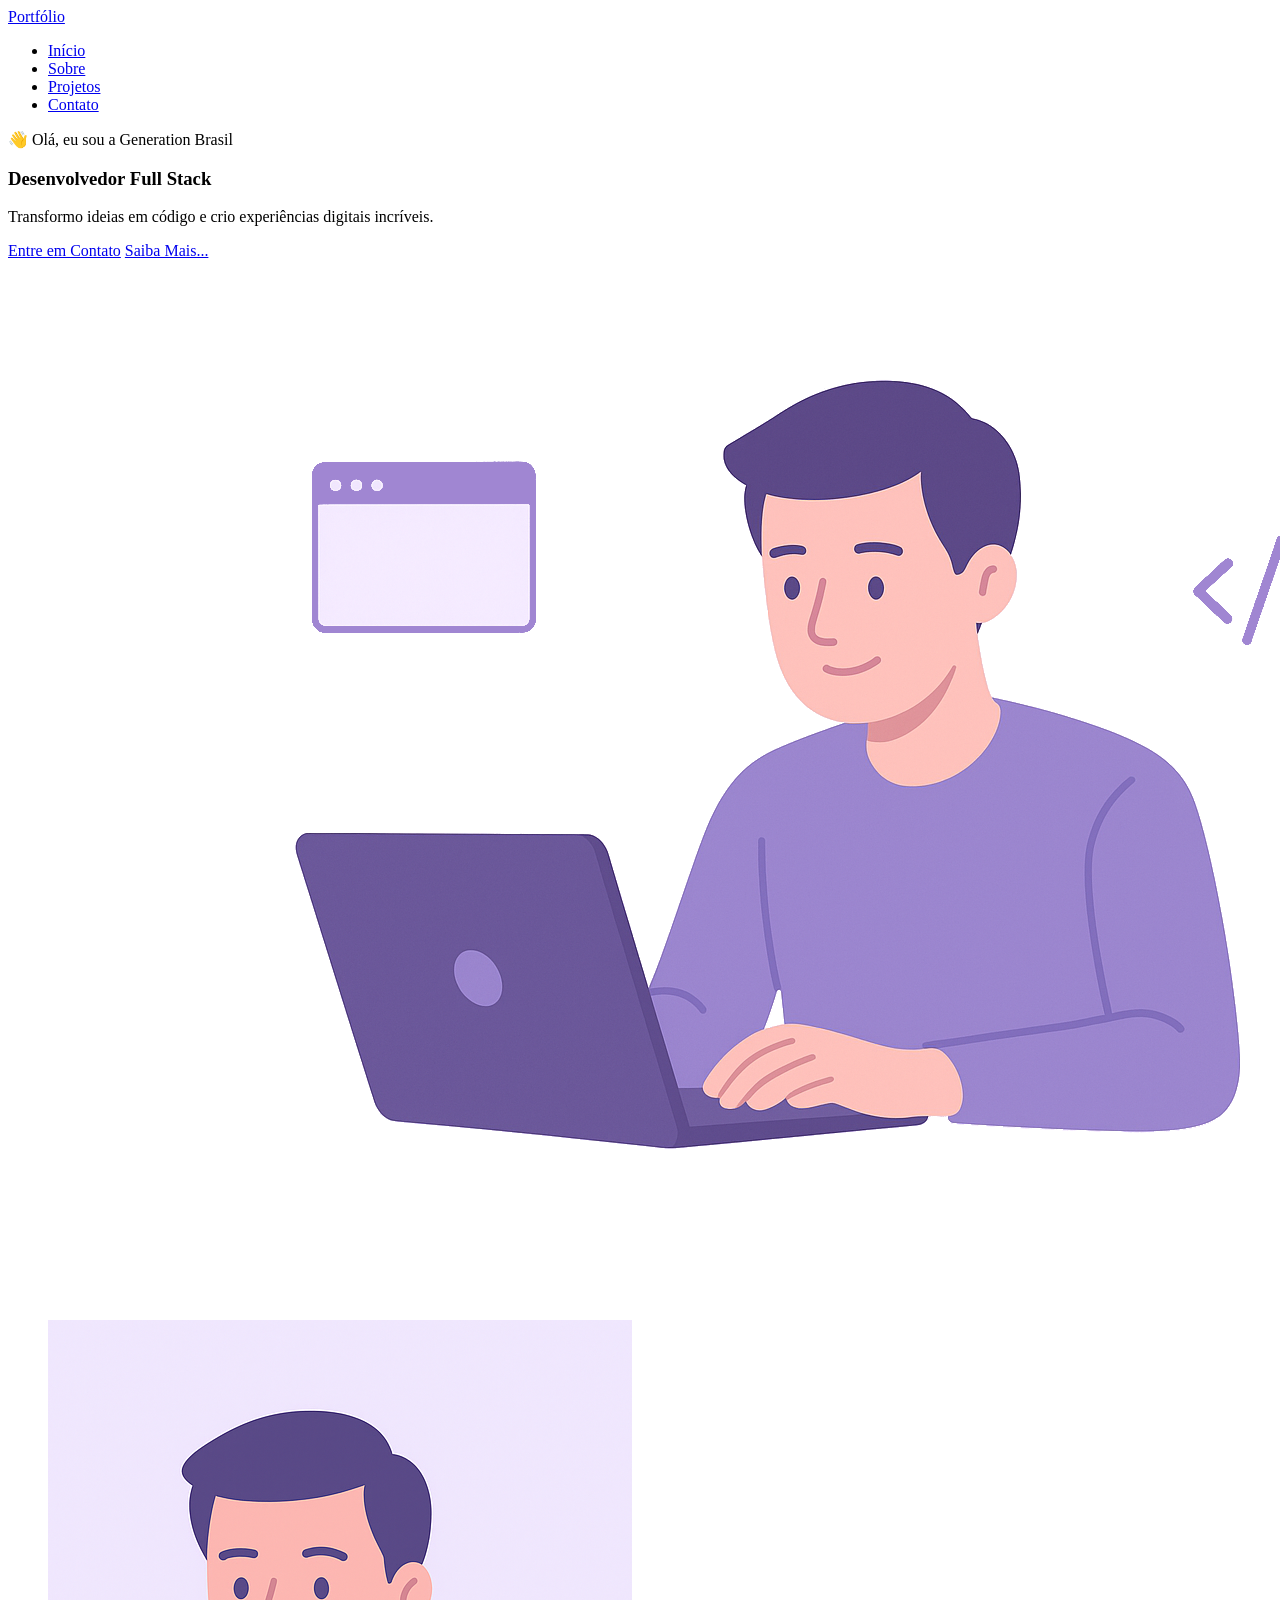
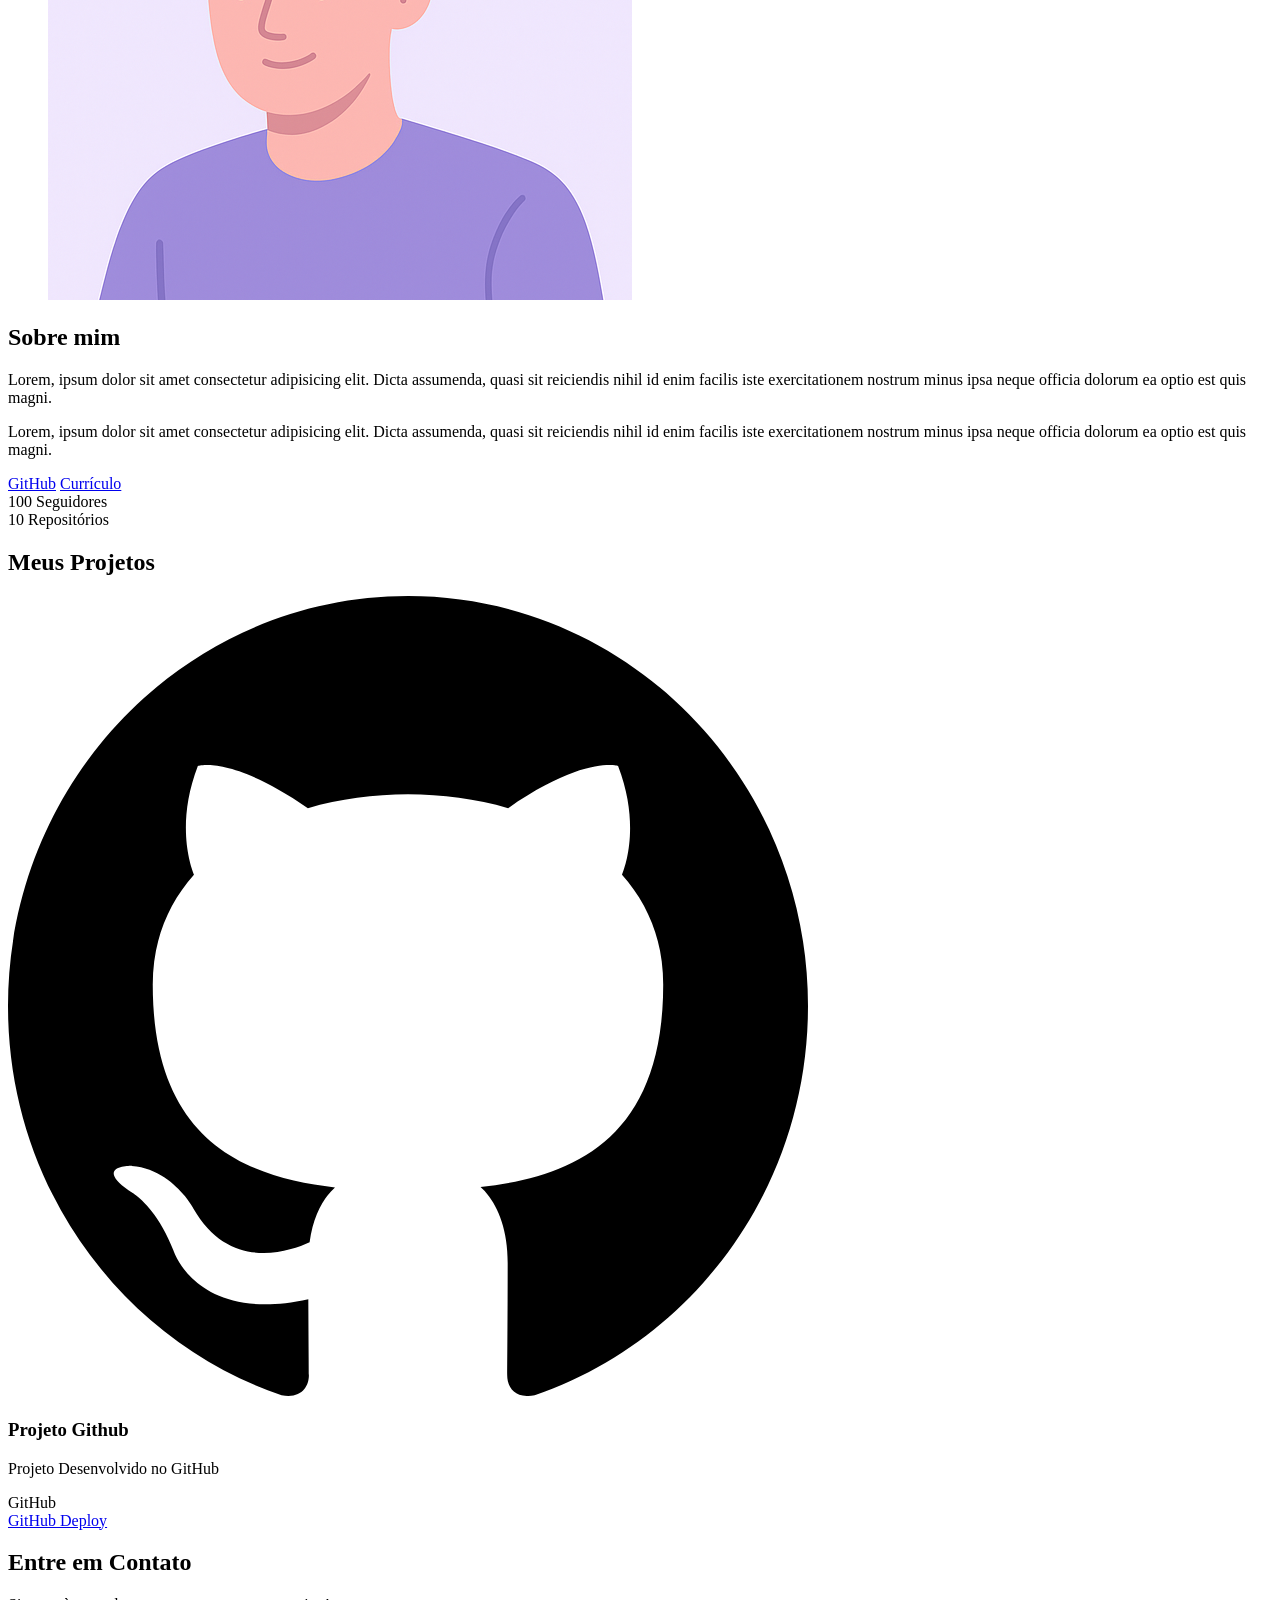
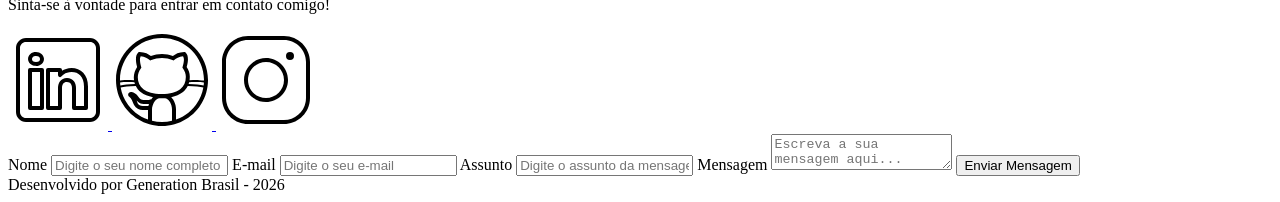
==== index.html @ 579369e3 "first commit" ====
<!DOCTYPE html>
<html lang="pt-br">

<head>

    <meta charset="UTF-8">
    <meta name="viewport" content="width=device-width, initial-scale=1.0">
    <meta name="author" content="Generation Brasil">
    <meta name="description" content="Portfólio da Generation Brasil, 
                desenvolvedor Full Stack especializado em criar experiências 
                digitais incríveis. Conheça meus projetos e entre em contato.">
    <meta name="robots" content="index, follow">

    <link rel="icon" type="image/svg+xml" href="./assets/img/favicon.svg">

    <title>Portfólio Generation Brasil</title>
</head>

<body>
    <!-- Cabeçalho da Página (header) -->
    <header>

        <div class="menu-content">

            <!-- TÍTULO -->
            <a href="index.html" id="titulo">Portfólio</a>

            <!-- MENU -->
            <nav>
                <ul class="menu-list">
                    <li><a href="#hero">Início</a></li>
                    <li><a href="#about">Sobre</a></li>
                    <li><a href="#projects">Projetos</a></li>
                    <li><a href="#contact">Contato</a></li>
                </ul>
            </nav>

        </div>

    </header>

    <!-- Seção Principal da Página (main) -->
    <main>

        <!-- Seção de Boas vindas -->
        <section id="hero" class="section-container hero-container">

            <!-- BOAS VINDAS -->
            <article class="hero-content">

                <span>👋 Olá, eu sou a Generation Brasil</span>
                <h1>Desenvolvedor Full Stack</h1>
                <p>Transformo ideias em código e crio experiências digitais incríveis.</p>

                <div class="buttons-container">
                    <a href="#contact" class="botao">Entre em Contato</a>
                    <a href="#about" class="botao-outline">Saiba Mais...</a>
                </div>

            </article>

            <!-- IMAGEM -->
            <figure class="hero-image">
                <img src="./assets/img/foto_dev_man.svg" alt="Foto do autor." class="float-animation">
            </figure>

        </section>

        <!-- Seção Sobre o autor -->
        <section id="about" class="section-container about-container">

            <figure class="about-image">
                <img src="./assets/img/avatar_dev_man.svg" alt="Foto do perfil">
            </figure>

            <article class="about-content">
                <h2>Sobre mim</h2>
                <p>Lorem, ipsum dolor sit amet consectetur adipisicing elit. Dicta assumenda, quasi sit reiciendis nihil
                    id enim facilis iste exercitationem nostrum minus ipsa neque officia dolorum ea optio est quis
                    magni.</p>
                <p>Lorem, ipsum dolor sit amet consectetur adipisicing elit. Dicta assumenda, quasi sit reiciendis nihil
                    id enim facilis iste exercitationem nostrum minus ipsa neque officia dolorum ea optio est quis
                    magni.</p>

                <div class="about-buttons-data">
                    <div class="buttons-container">
                        <a href="#" target="_blank" class="botao">GitHub</a>
                        <a href="#" target="_blank" class="botao-outline">Currículo</a>
                    </div>

                    <div class="data-container">
                        <div class="data-item">
                            <span class="data-number">100</span>
                            <span class="data-label">Seguidores</span>
                        </div>
                        <div class="data-item">
                            <span class="data-number">10</span>
                            <span class="data-label">Repositórios</span>
                        </div>
                    </div>
                </div>
            </article>

        </section>

        <!-- Seção Projetos do autor -->
        <section id="projects" class="section-container projects-container">
            <h2>Meus Projetos</h2>

            <!-- Swiper Container -->
            <div class="swiper projects-swiper">
                <div class="swiper-wrapper">
                    <div class="swiper-slide">

                        <article class="project-card">
                            <div class="project-image">
                                <img src="./assets/icons/languages/github.svg" alt="Ícone GitHub" />
                            </div>

                            <div class="project-content">
                                <h3>Projeto Github</h3>
                                <p>Projeto Desenvolvido no GitHub</p>
                                <div class="project-tags">
                                    <span class="tag">GitHub</span>
                                </div>
                                <div class="project-buttons">
                                    <a href="#" target="_blank" class="botao botao-sm">
                                        GitHub
                                    </a>
                                    <a href="#" target="_blank" class="botao-outline botao-sm">
                                        Deploy
                                    </a>
                                </div>
                            </div>

                        </article>
                    </div>
                </div>

                <!-- Botões de navegação -->
                <div class="swiper-button-next"></div>
                <div class="swiper-button-prev"></div>

                <!-- Paginação -->
                <div class="swiper-pagination"></div>
            </div>
        </section>

        <!-- Seção Formulário de Contato e Redes Sociais -->
        <section id="contact" class="section-container contact-container">

            <!-- REDES SOCIAIS -->
            <article class="contact-info">
                <h2>Entre em Contato</h2>
                <p>Sinta-se à vontade para entrar em contato comigo!</p>

                <div class="social-container">
                    <a href="#" target="_blank" class="social-icon" aria-label="LinkedIn">
                        <img src="./assets/icons/social/linkedin.svg" alt="Link para o Linkedin">
                    </a>
                    <a href="#" target="_blank" class="social-icon" aria-label="GitHub">
                        <img src="./assets/icons/social/github.svg" alt="Link para o GitHub">
                    </a>
                    <a href="#" target="_blank" class="social-icon" aria-label="Instagram">
                        <img src="./assets/icons/social/instagram.svg" alt="Link para o Instagram">
                    </a>
                </div>
            </article>

            <!-- FORMULÁRIO -->
            <form id="formulario">

                <label for="nome">Nome</label>
                <input id="nome" name="nome" type="text" placeholder="Digite o seu nome completo">
                <span id="erro-nome"></span>

                <label for="email">E-mail</label>
                <input id="email" name="email" type="text" placeholder="Digite o seu e-mail">
                <span id="erro-email"></span>

                <label for="assunto">Assunto</label>
                <input id="assunto" name="assunto" type="text" placeholder="Digite o assunto da mensagem">
                <span id="erro-assunto"></span>

                <label for="mensagem">Mensagem</label>
                <textarea id="mensagem" name="mensagem" placeholder="Escreva a sua mensagem aqui..."></textarea>
                <span id="erro-mensagem"></span>

                <button class="botao" type="submit">Enviar Mensagem</button>
            </form>

        </section>

    </main>

    <!-- Rodapé da Página (footer) -->
    <footer>
        Desenvolvido por Generation Brasil - 2026
    </footer>

</body>

</html>
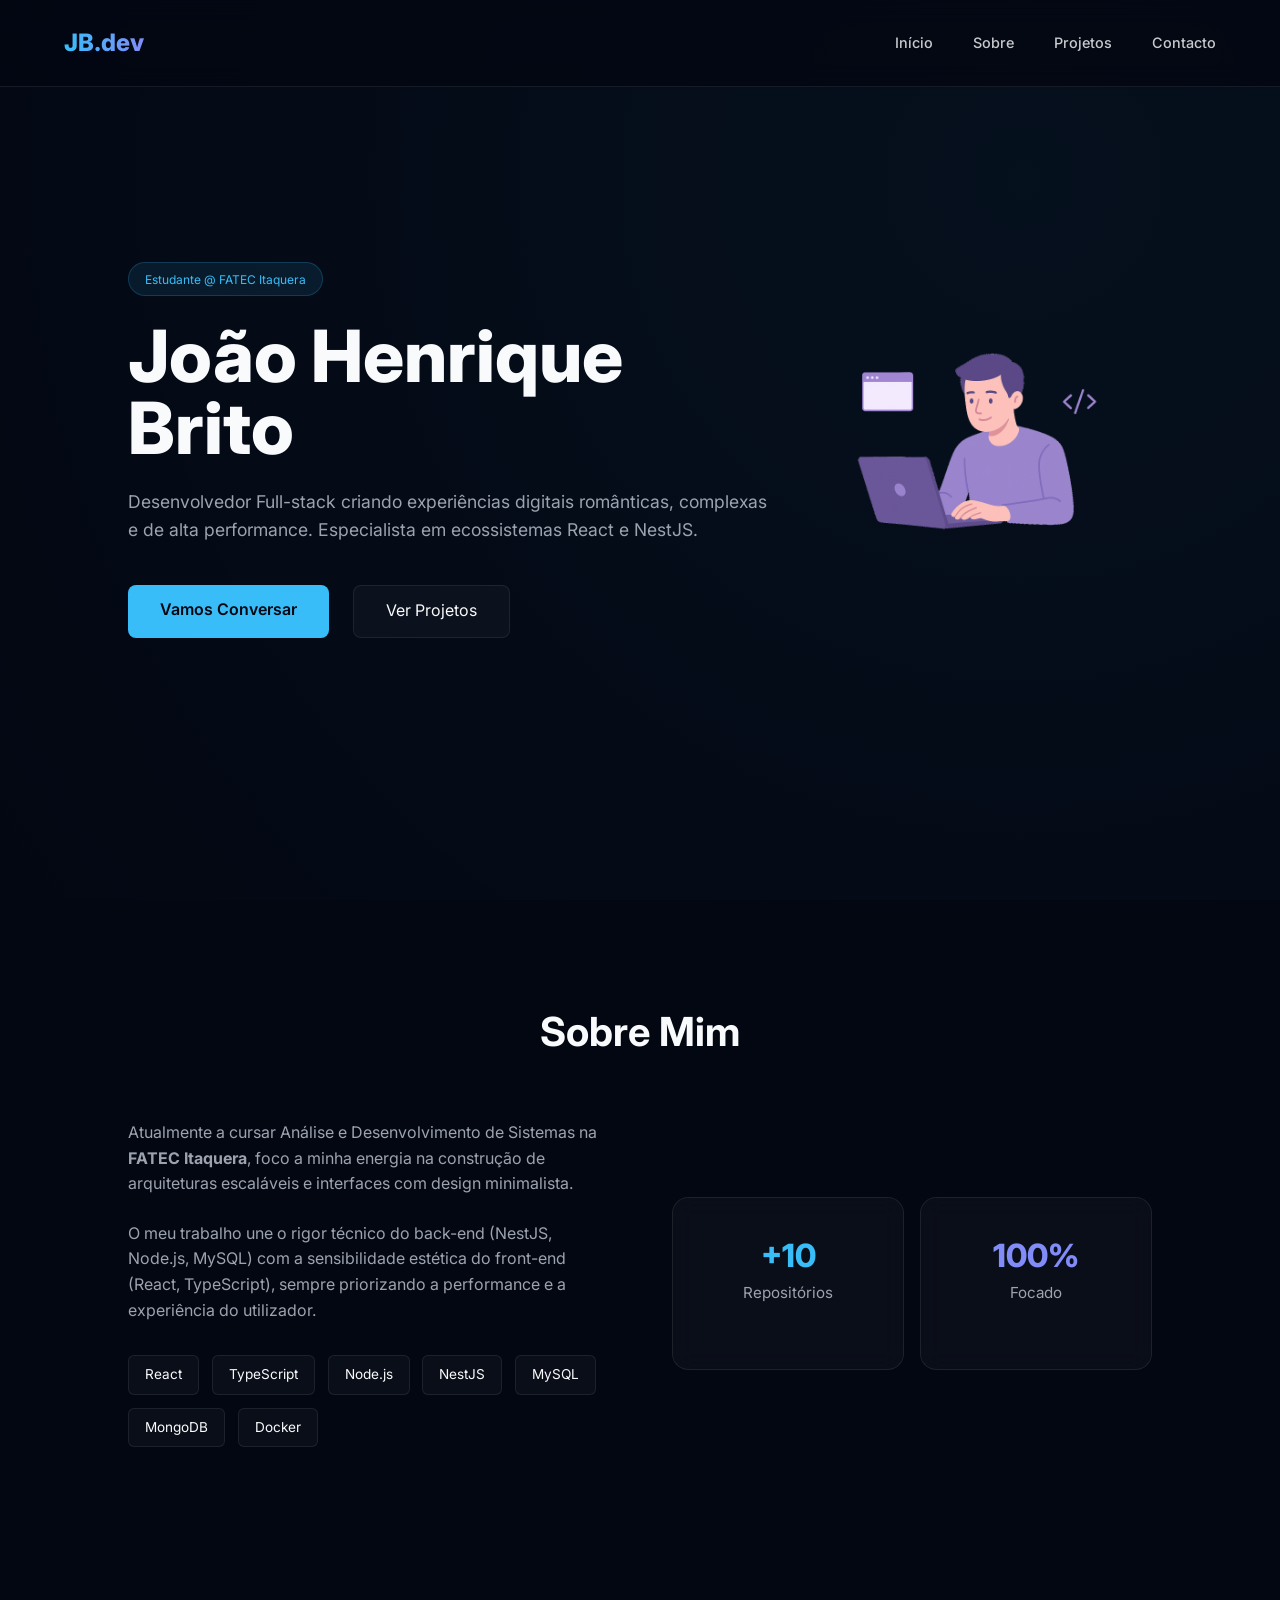
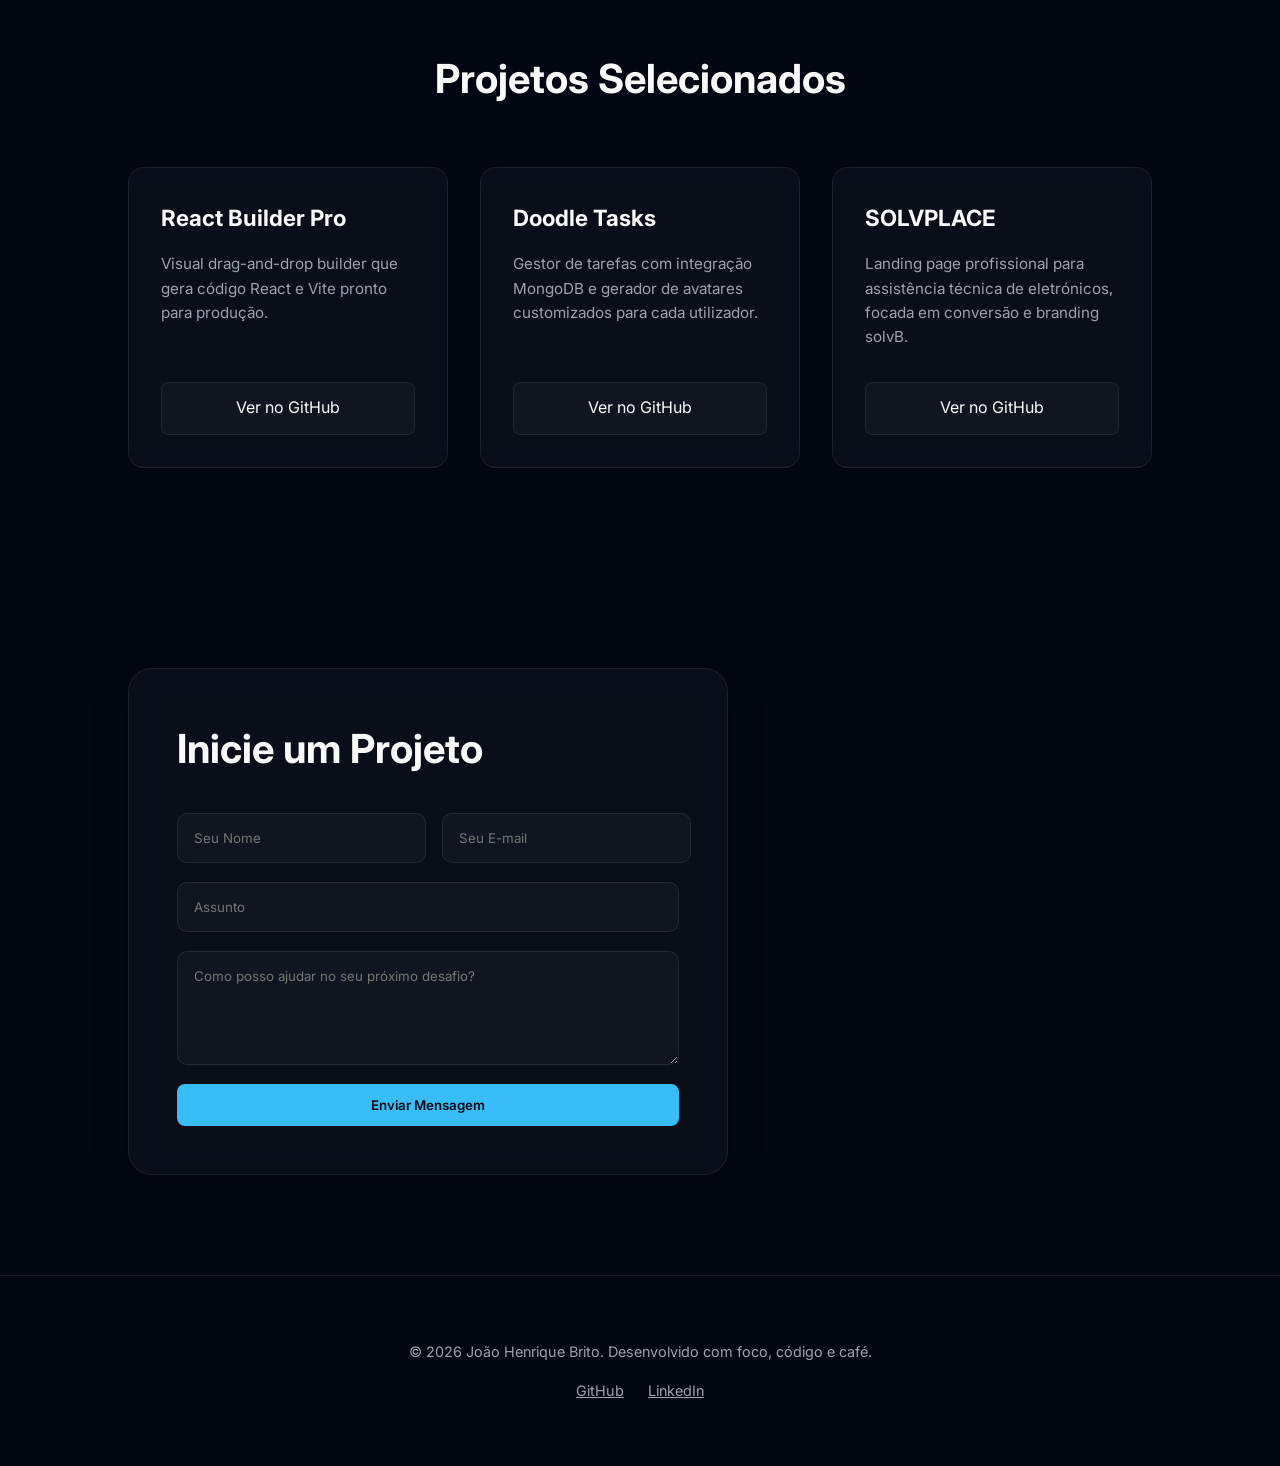
==== commit 06e40b90: "atividade" ====
--- a/index.html
+++ b/index.html
@@ -2,200 +2,483 @@
 <html lang="pt-br">
 
 <head>
-
     <meta charset="UTF-8">
     <meta name="viewport" content="width=device-width, initial-scale=1.0">
-    <meta name="author" content="Generation Brasil">
-    <meta name="description" content="Portfólio da Generation Brasil, 
-                desenvolvedor Full Stack especializado em criar experiências 
-                digitais incríveis. Conheça meus projetos e entre em contato.">
-    <meta name="robots" content="index, follow">
+    <meta name="author" content="João Henrique Brito">
+    <meta name="description"
+        content="Portfólio de João Henrique Brito, Desenvolvedor Full-stack especializado em React, Node.js, NestJS e arquiteturas modernas.">
+    <meta name="keywords"
+        content="João Henrique Brito, Full-stack, React, NestJS, TypeScript, FATEC Itaquera, Desenvolvedor">
+
+    <meta property="og:title" content="João Henrique Brito | Full-stack Developer">
+    <meta property="og:description"
+        content="Transformando ideias complexas em experiências digitais de alta performance.">
+    <meta property="og:type" content="website">
 
     <link rel="icon" type="image/svg+xml" href="./assets/img/favicon.svg">
-
-    <title>Portfólio Generation Brasil</title>
+    <title>João Brito | Full-stack Developer</title>
+
+    <link href="https://fonts.googleapis.com/css2?family=Inter:wght@300;400;600;800&display=swap" rel="stylesheet">
+
+    <style>
+        /* Variáveis de Estilo - Estética Glassmorphism */
+        :root {
+            --bg: #030712;
+            --card-bg: rgba(255, 255, 255, 0.03);
+            --primary: #38bdf8;
+            --secondary: #818cf8;
+            --text-main: #f9fafb;
+            --text-dim: #9ca3af;
+            --glass-border: rgba(255, 255, 255, 0.08);
+            --glass-shadow: 0 8px 32px 0 rgba(0, 0, 0, 0.37);
+        }
+
+        * {
+            margin: 0;
+            padding: 0;
+            box-sizing: border-box;
+            font-family: 'Inter', sans-serif;
+            scroll-behavior: smooth;
+        }
+
+        body {
+            background-color: var(--bg);
+            color: var(--text-main);
+            line-height: 1.6;
+            overflow-x: hidden;
+        }
+
+        /* Animações */
+        @keyframes fadeIn {
+            from {
+                opacity: 0;
+                transform: translateY(20px);
+            }
+
+            to {
+                opacity: 1;
+                transform: translateY(0);
+            }
+        }
+
+        @keyframes float {
+            0% {
+                transform: translateY(0px);
+            }
+
+            50% {
+                transform: translateY(-10px);
+            }
+
+            100% {
+                transform: translateY(0px);
+            }
+        }
+
+        /* Header e Navegação */
+        header {
+            padding: 1.5rem 5%;
+            position: fixed;
+            width: 100%;
+            top: 0;
+            z-index: 1000;
+            background: rgba(3, 7, 18, 0.8);
+            backdrop-filter: blur(12px);
+            border-bottom: 1px solid var(--glass-border);
+        }
+
+        .menu-content {
+            display: flex;
+            justify-content: space-between;
+            align-items: center;
+            max-width: 1200px;
+            margin: 0 auto;
+        }
+
+        #titulo {
+            font-size: 1.5rem;
+            font-weight: 800;
+            background: linear-gradient(to right, var(--primary), var(--secondary));
+            -webkit-background-clip: text;
+            -webkit-text-fill-color: transparent;
+            text-decoration: none;
+        }
+
+        .menu-list {
+            display: flex;
+            list-style: none;
+            gap: 2.5rem;
+        }
+
+        .menu-list a {
+            color: var(--text-main);
+            text-decoration: none;
+            font-size: 0.9rem;
+            font-weight: 500;
+            transition: 0.3s;
+            opacity: 0.8;
+        }
+
+        .menu-list a:hover {
+            opacity: 1;
+            color: var(--primary);
+        }
+
+        /* Seção Hero */
+        .hero-container {
+            min-height: 100vh;
+            display: flex;
+            align-items: center;
+            justify-content: space-between;
+            padding: 0 10%;
+            background: radial-gradient(circle at 80% 20%, rgba(56, 189, 248, 0.05), transparent);
+        }
+
+        .hero-content {
+            max-width: 650px;
+            animation: fadeIn 1s ease-out;
+        }
+
+        .badge {
+            background: rgba(56, 189, 248, 0.1);
+            color: var(--primary);
+            padding: 0.4rem 1rem;
+            border-radius: 99px;
+            font-size: 0.75rem;
+            border: 1px solid rgba(56, 189, 248, 0.2);
+            margin-bottom: 1.5rem;
+            display: inline-block;
+        }
+
+        .hero-content h1 {
+            font-size: clamp(2.5rem, 8vw, 4.5rem);
+            line-height: 1;
+            margin-bottom: 1.5rem;
+            font-weight: 800;
+        }
+
+        .hero-content p {
+            font-size: 1.1rem;
+            color: var(--text-dim);
+            margin-bottom: 2.5rem;
+        }
+
+        .buttons-container {
+            display: flex;
+            gap: 1.5rem;
+        }
+
+        /* Botões */
+        .botao {
+            background: var(--primary);
+            color: #030712;
+            padding: 0.8rem 2rem;
+            border-radius: 8px;
+            text-decoration: none;
+            font-weight: 600;
+            transition: 0.3s;
+            border: none;
+        }
+
+        .botao:hover {
+            transform: translateY(-3px);
+            box-shadow: 0 10px 20px -10px var(--primary);
+        }
+
+        .botao-outline {
+            border: 1px solid var(--glass-border);
+            color: var(--text-main);
+            padding: 0.8rem 2rem;
+            border-radius: 8px;
+            text-decoration: none;
+            transition: 0.3s;
+            background: var(--card-bg);
+        }
+
+        .botao-outline:hover {
+            background: rgba(255, 255, 255, 0.1);
+        }
+
+        /* Seções Gerais */
+        .section-container {
+            padding: 100px 10%;
+            max-width: 1400px;
+            margin: 0 auto;
+        }
+
+        h2 {
+            font-size: 2.5rem;
+            margin-bottom: 3.5rem;
+            text-align: center;
+        }
+
+        /* Sobre Mim */
+        .about-grid {
+            display: grid;
+            grid-template-columns: 1fr 1fr;
+            gap: 4rem;
+            align-items: center;
+        }
+
+        .about-text p {
+            margin-bottom: 1.5rem;
+            color: var(--text-dim);
+        }
+
+        .skills-tags {
+            display: flex;
+            flex-wrap: wrap;
+            gap: 0.8rem;
+            margin-top: 2rem;
+        }
+
+        .tag {
+            background: var(--card-bg);
+            border: 1px solid var(--glass-border);
+            padding: 0.5rem 1rem;
+            border-radius: 6px;
+            font-size: 0.85rem;
+            color: var(--text-main);
+        }
+
+        /* Grelha de Projetos */
+        .projects-grid {
+            display: grid;
+            grid-template-columns: repeat(auto-fit, minmax(320px, 1fr));
+            gap: 2rem;
+        }
+
+        .project-card {
+            background: var(--card-bg);
+            backdrop-filter: blur(12px);
+            border: 1px solid var(--glass-border);
+            border-radius: 16px;
+            padding: 2rem;
+            transition: 0.4s;
+            display: flex;
+            flex-direction: column;
+            justify-content: space-between;
+        }
+
+        .project-card:hover {
+            transform: translateY(-10px);
+            border-color: var(--primary);
+            background: rgba(255, 255, 255, 0.05);
+        }
+
+        .project-card h3 {
+            margin-bottom: 1rem;
+            font-size: 1.4rem;
+        }
+
+        .project-card p {
+            color: var(--text-dim);
+            font-size: 0.95rem;
+            margin-bottom: 2rem;
+        }
+
+        /* Formulário de Contacto */
+        .contact-container {
+            display: flex;
+            justify-content: center;
+        }
+
+        .glass-card {
+            background: var(--card-bg);
+            backdrop-filter: blur(16px);
+            border: 1px solid var(--glass-border);
+            padding: 3rem;
+            border-radius: 24px;
+            width: 100%;
+            max-width: 600px;
+            box-shadow: var(--glass-shadow);
+        }
+
+        form {
+            display: flex;
+            flex-direction: column;
+            gap: 1.2rem;
+        }
+
+        input,
+        textarea {
+            background: rgba(255, 255, 255, 0.03);
+            border: 1px solid var(--glass-border);
+            padding: 1rem;
+            border-radius: 10px;
+            color: white;
+            outline: none;
+            transition: 0.3s;
+        }
+
+        input:focus,
+        textarea:focus {
+            border-color: var(--primary);
+            background: rgba(255, 255, 255, 0.06);
+        }
+
+        /* Footer */
+        footer {
+            text-align: center;
+            padding: 4rem;
+            color: var(--text-dim);
+            border-top: 1px solid var(--glass-border);
+            font-size: 0.9rem;
+        }
+
+        /* Mobile */
+        @media (max-width: 768px) {
+            .about-grid {
+                grid-template-columns: 1fr;
+                text-align: center;
+            }
+
+            .hero-container {
+                flex-direction: column;
+                text-align: center;
+                justify-content: center;
+            }
+
+            .menu-list {
+                display: none;
+            }
+
+            .buttons-container {
+                justify-content: center;
+            }
+        }
+    </style>
 </head>
 
 <body>
-    <!-- Cabeçalho da Página (header) -->
+
     <header>
-
         <div class="menu-content">
-
-            <!-- TÍTULO -->
-            <a href="index.html" id="titulo">Portfólio</a>
-
-            <!-- MENU -->
+            <a href="index.html" id="titulo">JB.dev</a>
             <nav>
                 <ul class="menu-list">
                     <li><a href="#hero">Início</a></li>
                     <li><a href="#about">Sobre</a></li>
                     <li><a href="#projects">Projetos</a></li>
-                    <li><a href="#contact">Contato</a></li>
+                    <li><a href="#contact">Contacto</a></li>
                 </ul>
             </nav>
-
         </div>
-
     </header>
 
-    <!-- Seção Principal da Página (main) -->
     <main>
-
-        <!-- Seção de Boas vindas -->
-        <section id="hero" class="section-container hero-container">
-
-            <!-- BOAS VINDAS -->
+        <section id="hero" class="hero-container">
             <article class="hero-content">
-
-                <span>👋 Olá, eu sou a Generation Brasil</span>
-                <h1>Desenvolvedor Full Stack</h1>
-                <p>Transformo ideias em código e crio experiências digitais incríveis.</p>
+                <span class="badge">Estudante @ FATEC Itaquera</span>
+                <h1>João Henrique Brito</h1>
+                <p>Desenvolvedor Full-stack criando experiências digitais românticas, complexas e de alta performance.
+                    Especialista em ecossistemas React e NestJS.</p>
 
                 <div class="buttons-container">
-                    <a href="#contact" class="botao">Entre em Contato</a>
-                    <a href="#about" class="botao-outline">Saiba Mais...</a>
-                </div>
-
-            </article>
-
-            <!-- IMAGEM -->
-            <figure class="hero-image">
-                <img src="./assets/img/foto_dev_man.svg" alt="Foto do autor." class="float-animation">
-            </figure>
-
-        </section>
-
-        <!-- Seção Sobre o autor -->
-        <section id="about" class="section-container about-container">
-
-            <figure class="about-image">
-                <img src="./assets/img/avatar_dev_man.svg" alt="Foto do perfil">
-            </figure>
-
-            <article class="about-content">
-                <h2>Sobre mim</h2>
-                <p>Lorem, ipsum dolor sit amet consectetur adipisicing elit. Dicta assumenda, quasi sit reiciendis nihil
-                    id enim facilis iste exercitationem nostrum minus ipsa neque officia dolorum ea optio est quis
-                    magni.</p>
-                <p>Lorem, ipsum dolor sit amet consectetur adipisicing elit. Dicta assumenda, quasi sit reiciendis nihil
-                    id enim facilis iste exercitationem nostrum minus ipsa neque officia dolorum ea optio est quis
-                    magni.</p>
-
-                <div class="about-buttons-data">
-                    <div class="buttons-container">
-                        <a href="#" target="_blank" class="botao">GitHub</a>
-                        <a href="#" target="_blank" class="botao-outline">Currículo</a>
-                    </div>
-
-                    <div class="data-container">
-                        <div class="data-item">
-                            <span class="data-number">100</span>
-                            <span class="data-label">Seguidores</span>
-                        </div>
-                        <div class="data-item">
-                            <span class="data-number">10</span>
-                            <span class="data-label">Repositórios</span>
-                        </div>
-                    </div>
+                    <a href="#contact" class="botao">Vamos Conversar</a>
+                    <a href="#projects" class="botao-outline">Ver Projetos</a>
                 </div>
             </article>
 
+            <figure style="animation: float 4s ease-in-out infinite;">
+                <img src="./assets/img/foto_dev_man.svg" alt="Avatar de João Brito" width="350">
+            </figure>
         </section>
 
-        <!-- Seção Projetos do autor -->
-        <section id="projects" class="section-container projects-container">
-            <h2>Meus Projetos</h2>
-
-            <!-- Swiper Container -->
-            <div class="swiper projects-swiper">
-                <div class="swiper-wrapper">
-                    <div class="swiper-slide">
-
-                        <article class="project-card">
-                            <div class="project-image">
-                                <img src="./assets/icons/languages/github.svg" alt="Ícone GitHub" />
-                            </div>
-
-                            <div class="project-content">
-                                <h3>Projeto Github</h3>
-                                <p>Projeto Desenvolvido no GitHub</p>
-                                <div class="project-tags">
-                                    <span class="tag">GitHub</span>
-                                </div>
-                                <div class="project-buttons">
-                                    <a href="#" target="_blank" class="botao botao-sm">
-                                        GitHub
-                                    </a>
-                                    <a href="#" target="_blank" class="botao-outline botao-sm">
-                                        Deploy
-                                    </a>
-                                </div>
-                            </div>
-
-                        </article>
+        <section id="about" class="section-container">
+            <h2>Sobre Mim</h2>
+            <div class="about-grid">
+                <div class="about-text">
+                    <p>Atualmente a cursar Análise e Desenvolvimento de Sistemas na <strong>FATEC Itaquera</strong>,
+                        foco a minha energia na construção de arquiteturas escaláveis e interfaces com design
+                        minimalista.</p>
+                    <p>O meu trabalho une o rigor técnico do back-end (NestJS, Node.js, MySQL) com a sensibilidade
+                        estética do front-end (React, TypeScript), sempre priorizando a performance e a experiência do
+                        utilizador.</p>
+
+                    <div class="skills-tags">
+                        <span class="tag">React</span>
+                        <span class="tag">TypeScript</span>
+                        <span class="tag">Node.js</span>
+                        <span class="tag">NestJS</span>
+                        <span class="tag">MySQL</span>
+                        <span class="tag">MongoDB</span>
+                        <span class="tag">Docker</span>
                     </div>
                 </div>
-
-                <!-- Botões de navegação -->
-                <div class="swiper-button-next"></div>
-                <div class="swiper-button-prev"></div>
-
-                <!-- Paginação -->
-                <div class="swiper-pagination"></div>
+                <div class="about-stats" style="display: grid; grid-template-columns: 1fr 1fr; gap: 1rem;">
+                    <div class="project-card" style="text-align: center;">
+                        <span style="font-size: 2rem; font-weight: 800; color: var(--primary);">+10</span>
+                        <p>Repositórios</p>
+                    </div>
+                    <div class="project-card" style="text-align: center;">
+                        <span style="font-size: 2rem; font-weight: 800; color: var(--secondary);">100%</span>
+                        <p>Focado</p>
+                    </div>
+                </div>
             </div>
         </section>
 
-        <!-- Seção Formulário de Contato e Redes Sociais -->
-        <section id="contact" class="section-container contact-container">
-
-            <!-- REDES SOCIAIS -->
-            <article class="contact-info">
-                <h2>Entre em Contato</h2>
-                <p>Sinta-se à vontade para entrar em contato comigo!</p>
-
-                <div class="social-container">
-                    <a href="#" target="_blank" class="social-icon" aria-label="LinkedIn">
-                        <img src="./assets/icons/social/linkedin.svg" alt="Link para o Linkedin">
-                    </a>
-                    <a href="#" target="_blank" class="social-icon" aria-label="GitHub">
-                        <img src="./assets/icons/social/github.svg" alt="Link para o GitHub">
-                    </a>
-                    <a href="#" target="_blank" class="social-icon" aria-label="Instagram">
-                        <img src="./assets/icons/social/instagram.svg" alt="Link para o Instagram">
-                    </a>
-                </div>
-            </article>
-
-            <!-- FORMULÁRIO -->
-            <form id="formulario">
-
-                <label for="nome">Nome</label>
-                <input id="nome" name="nome" type="text" placeholder="Digite o seu nome completo">
-                <span id="erro-nome"></span>
-
-                <label for="email">E-mail</label>
-                <input id="email" name="email" type="text" placeholder="Digite o seu e-mail">
-                <span id="erro-email"></span>
-
-                <label for="assunto">Assunto</label>
-                <input id="assunto" name="assunto" type="text" placeholder="Digite o assunto da mensagem">
-                <span id="erro-assunto"></span>
-
-                <label for="mensagem">Mensagem</label>
-                <textarea id="mensagem" name="mensagem" placeholder="Escreva a sua mensagem aqui..."></textarea>
-                <span id="erro-mensagem"></span>
-
-                <button class="botao" type="submit">Enviar Mensagem</button>
-            </form>
-
+        <section id="projects" class="section-container">
+            <h2>Projetos Selecionados</h2>
+            <div class="projects-grid">
+
+                <article class="project-card">
+                    <div>
+                        <h3>React Builder Pro</h3>
+                        <p>Visual drag-and-drop builder que gera código React e Vite pronto para produção.</p>
+                    </div>
+                    <a href="https://github.com/Healer101015" target="_blank" class="botao-outline"
+                        style="text-align: center;">Ver no GitHub</a>
+                </article>
+
+                <article class="project-card">
+                    <div>
+                        <h3>Doodle Tasks</h3>
+                        <p>Gestor de tarefas com integração MongoDB e gerador de avatares customizados para cada
+                            utilizador.</p>
+                    </div>
+                    <a href="https://github.com/Healer101015" target="_blank" class="botao-outline"
+                        style="text-align: center;">Ver no GitHub</a>
+                </article>
+
+                <article class="project-card">
+                    <div>
+                        <h3>SOLVPLACE</h3>
+                        <p>Landing page profissional para assistência técnica de eletrónicos, focada em conversão e
+                            branding solvB.</p>
+                    </div>
+                    <a href="https://github.com/Healer101015" target="_blank" class="botao-outline"
+                        style="text-align: center;">Ver no GitHub</a>
+                </article>
+
+            </div>
         </section>
 
+        <section id="contact" class="section-container">
+            <div class="glass-card">
+                <h2 style="margin-bottom: 2rem; text-align: left;">Inicie um Projeto</h2>
+                <form id="formulario" action="success.html">
+                    <div style="display: grid; grid-template-columns: 1fr 1fr; gap: 1rem;">
+                        <input type="text" name="nome" placeholder="Seu Nome" required>
+                        <input type="email" name="email" placeholder="Seu E-mail" required>
+                    </div>
+                    <input type="text" name="assunto" placeholder="Assunto">
+                    <textarea name="mensagem" rows="5"
+                        placeholder="Como posso ajudar no seu próximo desafio?"></textarea>
+                    <button type="submit" class="botao">Enviar Mensagem</button>
+                </form>
+            </div>
+        </section>
     </main>
 
-    <!-- Rodapé da Página (footer) -->
     <footer>
-        Desenvolvido por Generation Brasil - 2026
+        <p>&copy; 2026 João Henrique Brito. Desenvolvido com foco, código e café.</p>
+        <div style="margin-top: 1rem;">
+            <a href="https://github.com/Healer101015" target="_blank"
+                style="color: var(--text-dim); margin: 0 10px;">GitHub</a>
+            <a href="#" style="color: var(--text-dim); margin: 0 10px;">LinkedIn</a>
+        </div>
     </footer>
 
 </body>
